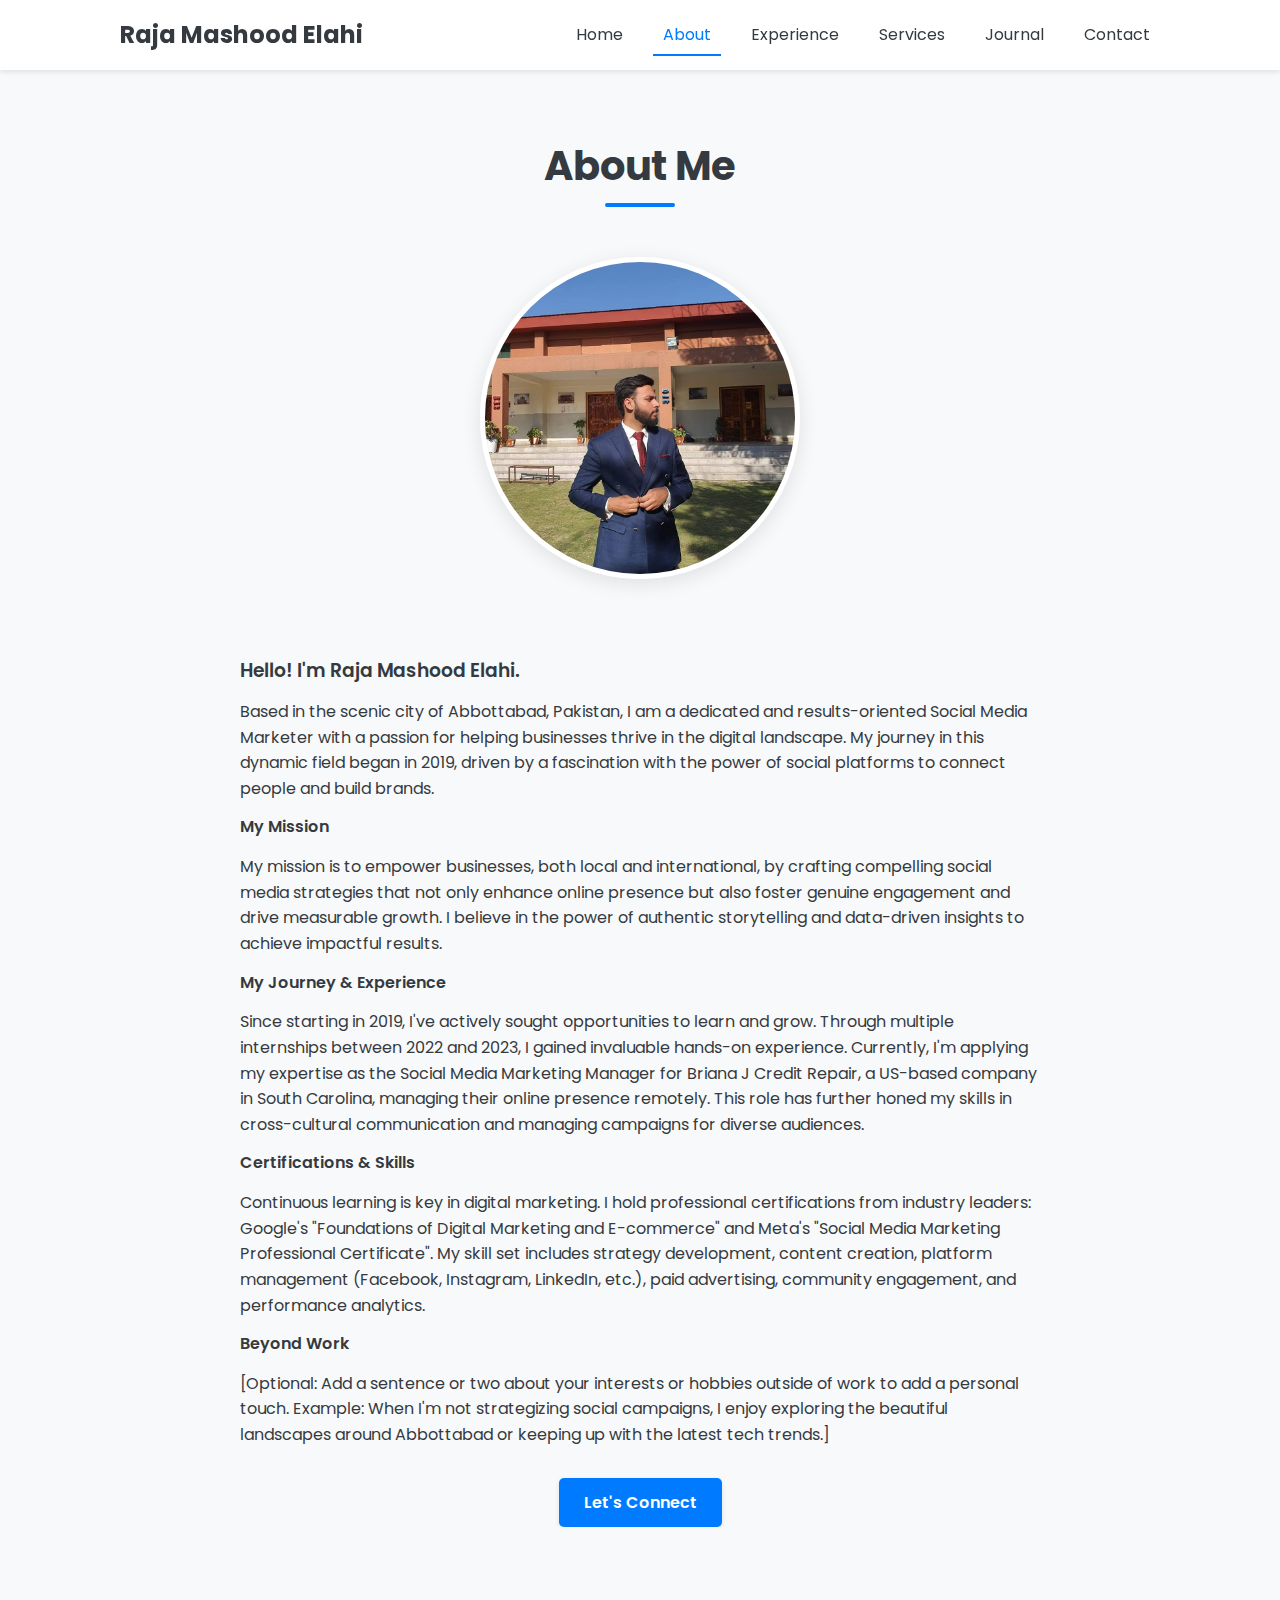
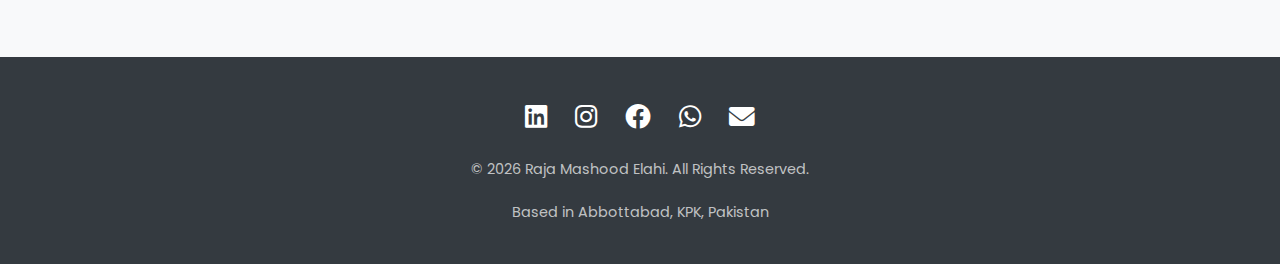
==== about.html @ 5fb194eb "Add files via upload" ====
<!DOCTYPE html>
<html lang="en">
  <head>
    <meta charset="UTF-8" />
    <meta name="viewport" content="width=device-width, initial-scale=1.0" />
    <title>About Me - Raja Mashood Elahi</title>
    <link rel="stylesheet" href="style.css" />
    <link
      rel="stylesheet"
      href="https://cdnjs.cloudflare.com/ajax/libs/font-awesome/6.0.0/css/all.min.css"
    />
  </head>
  <body>
    <header class="main-header">
      <div class="container">
        <a href="index.html" class="logo">Raja Mashood Elahi</a>
        <nav class="main-nav">
          <ul>
            <li><a href="index.html">Home</a></li>
            <li><a href="about.html" class="active">About</a></li>
            <li><a href="experience.html">Experience</a></li>
            <li><a href="services.html">Services</a></li>
            <li><a href="journal.html">Journal</a></li>
            <li><a href="contact.html">Contact</a></li>
          </ul>
        </nav>
      </div>
    </header>

    <section id="about-page" class="section initial-hidden">
      <div class="container">
        <h2 class="section-title">About Me</h2>
        <div
          class="about-content"
          style="flex-direction: column; text-align: center"
        >
          <div class="about-image" style="margin-bottom: 30px">
            <img
              src="main.jpg.jpg"
              alt="Raja Mashood Elahi - Profile Picture"
            />
          </div>
          <div class="about-text" style="max-width: 800px; text-align: left">
            <h3>Hello! I'm Raja Mashood Elahi.</h3>
            <p>
              Based in the scenic city of Abbottabad, Pakistan, I am a dedicated
              and results-oriented Social Media Marketer with a passion for
              helping businesses thrive in the digital landscape. My journey in
              this dynamic field began in 2019, driven by a fascination with the
              power of social platforms to connect people and build brands.
            </p>
            <h4>My Mission</h4>
            <p>
              My mission is to empower businesses, both local and international,
              by crafting compelling social media strategies that not only
              enhance online presence but also foster genuine engagement and
              drive measurable growth. I believe in the power of authentic
              storytelling and data-driven insights to achieve impactful
              results.
            </p>
            <h4>My Journey & Experience</h4>
            <p>
              Since starting in 2019, I've actively sought opportunities to
              learn and grow. Through multiple internships between 2022 and
              2023, I gained invaluable hands-on experience. Currently, I'm
              applying my expertise as the Social Media Marketing Manager for
              Briana J Credit Repair, a US-based company in South Carolina,
              managing their online presence remotely. This role has further
              honed my skills in cross-cultural communication and managing
              campaigns for diverse audiences.
            </p>
            <h4>Certifications & Skills</h4>
            <p>
              Continuous learning is key in digital marketing. I hold
              professional certifications from industry leaders: Google's
              "Foundations of Digital Marketing and E-commerce" and Meta's
              "Social Media Marketing Professional Certificate". My skill set
              includes strategy development, content creation, platform
              management (Facebook, Instagram, LinkedIn, etc.), paid
              advertising, community engagement, and performance analytics.
            </p>
            <h4>Beyond Work</h4>
            <p>
              [Optional: Add a sentence or two about your interests or hobbies
              outside of work to add a personal touch. Example: When I'm not
              strategizing social campaigns, I enjoy exploring the beautiful
              landscapes around Abbottabad or keeping up with the latest tech
              trends.]
            </p>
            <div style="text-align: center; margin-top: 30px">
              <a href="contact.html" class="btn">Let's Connect</a>
            </div>
          </div>
        </div>
      </div>
    </section>

    <footer class="main-footer">
      <div class="container">
        <div class="social-links">
          <a
            href="https://www.linkedin.com/in/raja-mashood-elahi-371935215"
            target="_blank"
            title="LinkedIn"
            ><i class="fab fa-linkedin"></i
          ></a>
          <a
            href="https://www.instagram.com/rajamashoodelahi/"
            target="_blank"
            title="Instagram"
            ><i class="fab fa-instagram"></i
          ></a>
          <a
            href="https://www.facebook.com/share/1EVnUDdDvc/"
            target="_blank"
            title="Facebook"
            ><i class="fab fa-facebook"></i
          ></a>
          <a href="https://wa.me/923490960338" target="_blank" title="WhatsApp"
            ><i class="fab fa-whatsapp"></i
          ></a>
          <a href="mailto:rajamashoodelahi@gmail.com" title="Email"
            ><i class="fas fa-envelope"></i
          ></a>
        </div>
        <p>
          &copy; <span id="currentYear"></span> Raja Mashood Elahi. All Rights
          Reserved.
        </p>
        <p>Based in Abbottabad, KPK, Pakistan</p>
      </div>
    </footer>

    <script src="script.js" defer></script>
  </body>
</html>
---- style.css ----
/* --- Global Styles & Variables --- */
@import url('https://fonts.googleapis.com/css2?family=Poppins:wght@300;400;600;700&display=swap');

:root {
    --primary-color: #007bff; /* Professional Blue - Change as desired */
    --secondary-color: #6c757d; /* Muted Grey */
    --background-color: #f8f9fa; /* Light Grey Background */
    --text-color: #343a40;      /* Dark Grey Text */
    --light-text-color: #ffffff;
    --card-bg: #ffffff;
    --border-color: #dee2e6;
    --hover-color: #0056b3; /* Darker blue on hover */

    /* Animation Timing */
    --transition-speed: 0.6s;
}

* {
    margin: 0;
    padding: 0;
    box-sizing: border-box;
}

html {
    scroll-behavior: smooth; /* Smooth scrolling for anchor links */
}

body {
    font-family: 'Poppins', sans-serif;
    line-height: 1.6;
    background-color: var(--background-color);
    color: var(--text-color);
    overflow-x: hidden; /* Prevent horizontal scroll */
}

.container {
    max-width: 1100px;
    margin: 0 auto;
    padding: 0 30px;
    overflow: hidden; /* Clears floats and contains margins */
}

a {
    text-decoration: none;
    color: var(--primary-color);
    transition: color 0.3s ease;
}

a:hover {
    color: var(--hover-color);
}

ul {
    list-style: none;
}

img {
    max-width: 100%;
    height: auto;
    display: block; /* Remove extra space below images */
}

h1, h2, h3, h4 {
    line-height: 1.3;
    margin-bottom: 1rem;
    font-weight: 600;
}

p {
    margin-bottom: 1rem;
}

/* --- Header & Navigation --- */
.main-header {
    background: var(--card-bg);
    box-shadow: 0 2px 5px rgba(0, 0, 0, 0.1);
    position: sticky;
    top: 0;
    z-index: 1000;
    width: 100%;
    transition: top 0.3s ease-in-out; /* Smooth hide/show */
}

/* Optional: Hide header on scroll down, show on scroll up */
/* body.scroll-down .main-header {
    top: -100px;
} */

.main-header .container {
    display: flex;
    justify-content: space-between;
    align-items: center;
    padding-top: 1rem;
    padding-bottom: 1rem;
}

.main-header .logo {
    font-size: 1.5rem;
    font-weight: 700;
    color: var(--text-color);
}

.main-nav ul {
    display: flex;
}

.main-nav ul li {
    margin-left: 20px;
}

.main-nav ul li a {
    color: var(--text-color);
    padding: 5px 10px;
    font-weight: 400;
    position: relative;
    transition: color 0.3s ease;
}

.main-nav ul li a::after {
    content: '';
    position: absolute;
    width: 0;
    height: 2px;
    bottom: -5px;
    left: 50%;
    transform: translateX(-50%);
    background-color: var(--primary-color);
    transition: width 0.3s ease;
}

.main-nav ul li a:hover::after,
.main-nav ul li a.active::after {
    width: 100%;
}

.main-nav ul li a:hover,
.main-nav ul li a.active {
    color: var(--primary-color);
}

/* --- Hero Section (Homepage) --- */
.hero {
    background: linear-gradient(rgba(0, 0, 0, 0.2), rgba(0, 0, 0, 0.2)), url('images/hero-background.jpg') no-repeat center center/cover; /* Darker overlay for text contrast */
    color: var(--light-text-color);
    min-height: 70vh;
    display: flex;
    align-items: center;
    justify-content: center;
    text-align: center;
    padding: 4rem 2rem;
    position: relative;
    overflow: hidden; /* Contain animations */
}

.hero-content {
    max-width: 800px;
}
/* Staggered animation for hero content */
.hero-content > * {
    opacity: 0;
    transform: translateY(30px);
    transition: opacity 0.8s ease-out, transform 0.8s ease-out;
}
.hero-content.visible > * {
    opacity: 1;
    transform: translateY(0);
}
.hero-content.visible h1 { transition-delay: 0.2s; }
.hero-content.visible p { transition-delay: 0.4s; }
.hero-content.visible .btn { transition-delay: 0.6s; }


.hero h1 {
    font-size: 3rem;
    margin-bottom: 1rem;
    color: var(--light-text-color);
    font-weight: 700;
}

.hero p {
    font-size: 1.2rem;
    margin-bottom: 2rem;
    color: rgba(255, 255, 255, 0.95); /* Slightly more opaque */
    font-weight: 300;
}

.btn {
    display: inline-block;
    background: var(--primary-color);
    color: var(--light-text-color);
    padding: 12px 25px;
    border: none;
    border-radius: 5px;
    cursor: pointer;
    font-size: 1rem;
    font-weight: 600;
    transition: background-color 0.3s ease, transform 0.3s ease, box-shadow 0.3s ease;
    box-shadow: 0 2px 5px rgba(0,0,0,0.1);
}

.btn:hover {
    background-color: var(--hover-color);
    color: var(--light-text-color);
    transform: translateY(-3px);
    box-shadow: 0 4px 8px rgba(0,0,0,0.15);
}

.btn-secondary {
    background: var(--secondary-color);
    margin-left: 10px; /* Space between buttons */
}
.btn-secondary:hover {
     background: #5a6268;
     color: var(--light-text-color);
}


/* --- General Section Styling --- */
.section {
    padding: 70px 0; /* Slightly more padding */
}

.section-title {
    text-align: center;
    font-size: 2.5rem;
    margin-bottom: 50px; /* Increased margin */
    position: relative;
    padding-bottom: 15px;
    font-weight: 700;
}

.section-title::after {
    content: '';
    position: absolute;
    width: 70px; /* Wider underline */
    height: 4px; /* Thicker underline */
    bottom: 0;
    left: 50%;
    transform: translateX(-50%);
    background-color: var(--primary-color);
    border-radius: 2px;
}

/* --- Animation Base State & Visible State --- */
.initial-hidden {
    opacity: 0;
    transform: translateY(40px); /* Start slightly lower */
    transition: opacity var(--transition-speed) ease-out, transform var(--transition-speed) ease-out;
}

.initial-hidden.visible {
    opacity: 1;
    transform: translateY(0);
}

/* --- About Section (Homepage) --- */
.about-content {
    display: flex;
    align-items: center;
    gap: 50px; /* Increased gap */
}

.about-image {
    flex: 1;
    text-align: center;
}

.about-image img {
    max-width: 320px; /* Slightly larger */
    border-radius: 50%;
    box-shadow: 0 5px 20px rgba(0, 0, 0, 0.1);
    border: 5px solid var(--card-bg); /* Optional border */
    transition: transform 0.4s ease;
}
.about-image img:hover {
    transform: scale(1.05);
}

.about-text {
    flex: 1.5; /* Give text slightly more space */
}

/* --- Services Section --- */
#services-preview {
     background-color: #eef1f5; /* Slightly adjusted background */
}

.services-grid {
    display: grid;
    grid-template-columns: repeat(auto-fit, minmax(280px, 1fr));
    gap: 35px; /* Increased gap */
    margin-top: 40px;
}

.service-item {
    background: var(--card-bg);
    padding: 35px 30px; /* Increased padding */
    border-radius: 8px;
    text-align: center;
    box-shadow: 0 4px 15px rgba(0, 0, 0, 0.05);
    border: 1px solid transparent; /* Prepare for hover border */
    transition: transform 0.3s ease, box-shadow 0.3s ease, border-color 0.3s ease;
}

.service-item:hover {
    transform: translateY(-8px); /* More lift */
    box-shadow: 0 10px 25px rgba(0, 0, 0, 0.1);
    border-color: var(--primary-color); /* Highlight border on hover */
}

.service-item i {
    font-size: 2.8rem; /* Larger icons */
    color: var(--primary-color);
    margin-bottom: 20px;
    display: block;
    transition: transform 0.3s ease;
}
.service-item:hover i {
    transform: scale(1.1); /* Scale icon on hover */
}
.service-item h3 {
    margin-bottom: 15px;
    font-size: 1.2rem;
}

/* --- Experience Section --- */
.experience-timeline {
    position: relative;
    max-width: 800px;
    margin: 50px auto 0 auto;
}

.experience-timeline::after {
    content: '';
    position: absolute;
    width: 4px; /* Thicker line */
    background-color: var(--primary-color);
    opacity: 0.3; /* Softer line color */
    top: 0;
    bottom: 0;
    left: 50%;
    margin-left: -2px;
    z-index: 1;
    border-radius: 2px;
}

.timeline-item {
    padding: 10px 40px;
    position: relative;
    background-color: inherit;
    width: 50%;
    margin-bottom: 40px; /* Increased space */
    z-index: 2;
}

/* The circle */
.timeline-item::after {
    content: '';
    position: absolute;
    width: 18px; /* Larger circle */
    height: 18px;
    right: -11px;
    background-color: var(--card-bg);
    border: 4px solid var(--primary-color);
    top: 15px;
    border-radius: 50%;
    z-index: 3;
    transition: transform 0.3s ease;
}
.timeline-item:hover::after {
    transform: scale(1.2); /* Scale circle on hover */
}

/* Left item */
.timeline-left { left: 0; }
.timeline-left::after { left: -11px; }

/* Right item */
.timeline-right { left: 50%; }
.timeline-right::after { left: -11px; } /* Same position calculation relative to the item */

/* Remove connector lines for minimalism */
.timeline-left::before, .timeline-right::before {
    content: none;
}

.timeline-content {
    padding: 25px 30px; /* More padding */
    background-color: var(--card-bg);
    position: relative;
    border-radius: 8px; /* Slightly more rounded */
    box-shadow: 0 5px 20px rgba(0, 0, 0, 0.07);
    border-left: 4px solid var(--primary-color); /* Accent border */
    transition: box-shadow 0.3s ease;
}
.timeline-item:hover .timeline-content {
     box-shadow: 0 8px 25px rgba(0, 0, 0, 0.1);
}

.timeline-content h3 {
    color: var(--primary-color);
    margin-bottom: 0.5rem;
    font-size: 1.25rem;
}
.timeline-content h4 {
    font-size: 1rem;
    color: var(--secondary-color);
    margin-bottom: 1rem;
    font-weight: 400;
}
.timeline-content p, .timeline-content ul {
    font-size: 0.95rem;
    color: #555;
}
.timeline-content ul {
    padding-left: 20px;
    list-style: disc;
}
.timeline-content ul li {
    margin-bottom: 0.5rem;
}


/* --- Contact Section --- */
.contact-grid {
    display: grid;
    grid-template-columns: repeat(auto-fit, minmax(300px, 1fr));
    gap: 50px; /* Increased gap */
    align-items: start;
}

.contact-info h3, .contact-form h3 {
    margin-bottom: 25px; /* Increased margin */
}

.contact-info p {
    margin-bottom: 20px; /* Increased margin */
    display: flex;
    align-items: center;
    font-size: 1.05rem; /* Slightly larger text */
}

.contact-info i {
    color: var(--primary-color);
    margin-right: 15px; /* Increased space */
    width: 22px;
    text-align: center;
    font-size: 1.2rem; /* Slightly larger icons */
}
.contact-info a:hover {
    text-decoration: underline;
}

.social-links-contact a i {
     transition: transform 0.3s ease;
}
.social-links-contact a:hover i {
     transform: scale(1.2);
     color: var(--hover-color);
}

.contact-form .form-group {
    margin-bottom: 25px; /* Increased margin */
}

.contact-form label {
    display: block;
    margin-bottom: 8px; /* Increased space */
    font-weight: 600;
    font-size: 0.9rem;
    text-transform: uppercase; /* Uppercase labels */
    letter-spacing: 0.5px;
}

.contact-form input[type="text"],
.contact-form input[type="email"],
.contact-form textarea {
    width: 100%;
    padding: 15px; /* Increased padding */
    border: 1px solid var(--border-color);
    border-radius: 5px;
    font-family: inherit;
    font-size: 1rem;
    transition: border-color 0.3s ease, box-shadow 0.3s ease;
}

.contact-form textarea {
    resize: vertical;
    min-height: 150px; /* Taller textarea */
}

.contact-form input:focus,
.contact-form textarea:focus {
    outline: none;
    border-color: var(--primary-color);
    box-shadow: 0 0 0 3px rgba(0, 123, 255, 0.15);
}

/* --- Footer --- */
.main-footer {
    background: var(--text-color);
    color: var(--light-text-color);
    text-align: center;
    padding: 40px 0; /* Increased padding */
    margin-top: 60px;
}

.social-links a {
    color: var(--light-text-color);
    margin: 0 12px; /* Increased margin */
    font-size: 1.6rem;
    transition: color 0.3s ease, transform 0.3s ease;
}

.social-links a:hover {
    color: var(--primary-color);
    transform: translateY(-3px); /* Lift icons on hover */
}

.main-footer p {
    margin-top: 20px;
    font-size: 0.9rem;
    color: rgba(255, 255, 255, 0.7);
}
.main-footer p:last-child {
    margin-bottom: 0;
}


/* --- Responsiveness --- */

/* Tablet */
@media (max-width: 768px) {
    .main-header .container {
        flex-direction: column;
        align-items: center;
    }
    .main-nav ul {
        margin-top: 15px;
        justify-content: center; /* Center nav items */
        flex-wrap: wrap; /* Allow wrapping */
    }
    .main-nav ul li {
        margin: 5px 10px; /* Adjust spacing for wrap */
    }

    .hero h1 { font-size: 2.5rem; }
    .hero p { font-size: 1.1rem; } /* Adjusted size */

    .about-content {
        flex-direction: column;
        text-align: center;
    }
     .about-image {
        margin-bottom: 30px; /* Increased margin */
    }
    .about-text {
        flex: 1; /* Reset flex */
    }

    /* Timeline adjustments for Tablet */
    .experience-timeline::after { left: 31px; }
    .timeline-item {
        width: 100%;
        padding-left: 70px;
        padding-right: 25px;
    }
     .timeline-left::after, .timeline-right::after {
        left: 20px; /* Adjust circle position */
    }
    .timeline-right { left: 0%; } /* Stack */
    .timeline-content { padding: 20px 25px; } /* Adjust padding */

    .contact-grid {
       grid-template-columns: 1fr;
       gap: 40px;
    }
     .contact-info {
        margin-bottom: 30px;
        text-align: center; /* Center align info */
     }
     .contact-info p {
         justify-content: center; /* Center items within paragraph */
     }
     .social-links-contact {
         justify-content: center; /* Center social icons */
         display: flex;
     }
}

/* Mobile */
@media (max-width: 500px) {
    .container { padding: 0 20px; }

    .hero h1 { font-size: 2rem; }
    .hero p { font-size: 1rem; } /* Adjusted size */
     .btn {
        padding: 10px 20px;
        font-size: 0.9rem;
    }

    .section { padding: 50px 0; }
    .section-title { font-size: 2rem; margin-bottom: 40px; }

    .about-image img { max-width: 250px; }

    .services-grid { gap: 25px; }
    .service-item { padding: 30px 20px; }

    /* Further timeline adjustments if needed */
     .experience-timeline::after { left: 20px; } /* Move line further left */
     .timeline-item { padding-left: 55px; padding-right: 15px; }
     .timeline-left::after, .timeline-right::after { left: 9px; width: 16px; height: 16px; border-width: 3px; } /* Adjust circle */

    .contact-info p, .contact-form label, .contact-form input, .contact-form textarea { font-size: 0.95rem; }
    .contact-form input, .contact-form textarea { padding: 12px; }

    .main-footer { padding: 30px 0; }
    .social-links a { font-size: 1.5rem; margin: 0 10px; }
    .main-footer p { font-size: 0.85rem; }

}

/* --- Journal/Blog Page Styles --- */

.journal-grid {
    display: grid;
    grid-template-columns: repeat(auto-fit, minmax(320px, 1fr));
    gap: 40px;
    margin-top: 40px;
}

.journal-post-item {
    background: var(--card-bg);
    border-radius: 8px;
    box-shadow: 0 5px 15px rgba(0, 0, 0, 0.07);
    overflow: hidden;
    display: flex;
    flex-direction: column;
    transition: transform 0.3s ease, box-shadow 0.3s ease;
}

.journal-post-item:hover {
    transform: translateY(-5px);
    box-shadow: 0 10px 20px rgba(0, 0, 0, 0.1);
}

.journal-post-item img {
    width: 100%;
    height: 200px;
    object-fit: cover;
    display: block;
}

.post-content {
    padding: 25px 30px;
    flex-grow: 1;
    display: flex;
    flex-direction: column;
}

.post-title {
    font-size: 1.4rem;
    margin-bottom: 10px;
    font-weight: 600;
}

.post-title a {
    color: var(--text-color);
    transition: color 0.3s ease;
}

.post-title a:hover {
    color: var(--primary-color);
}

.post-meta {
    font-size: 0.85rem;
    color: var(--secondary-color);
    margin-bottom: 15px;
    display: flex;
    flex-wrap: wrap;
    gap: 15px;
}

.post-meta span i {
    margin-right: 5px;
}

.post-excerpt {
    font-size: 0.95rem;
    color: #555;
    line-height: 1.7;
    margin-bottom: 20px;
    flex-grow: 1;
}

.read-more-btn {
    color: var(--primary-color);
    font-weight: 600;
    font-size: 0.9rem;
    text-transform: uppercase;
    letter-spacing: 0.5px;
    align-self: flex-start;
    transition: color 0.3s ease;
}

.read-more-btn i {
    margin-left: 5px;
    transition: transform 0.3s ease;
}

.read-more-btn:hover {
    color: var(--hover-color);
}

.read-more-btn:hover i {
    transform: translateX(4px);
}

/* --- Adjustments for Responsiveness --- */
@media (max-width: 768px) {
    .journal-grid {
        grid-template-columns: 1fr;
        gap: 30px;
    }
}

@media (max-width: 500px) {
    .post-title { font-size: 1.25rem; }
    .post-content { padding: 20px 25px; }
    .post-excerpt { font-size: 0.9rem; }
}
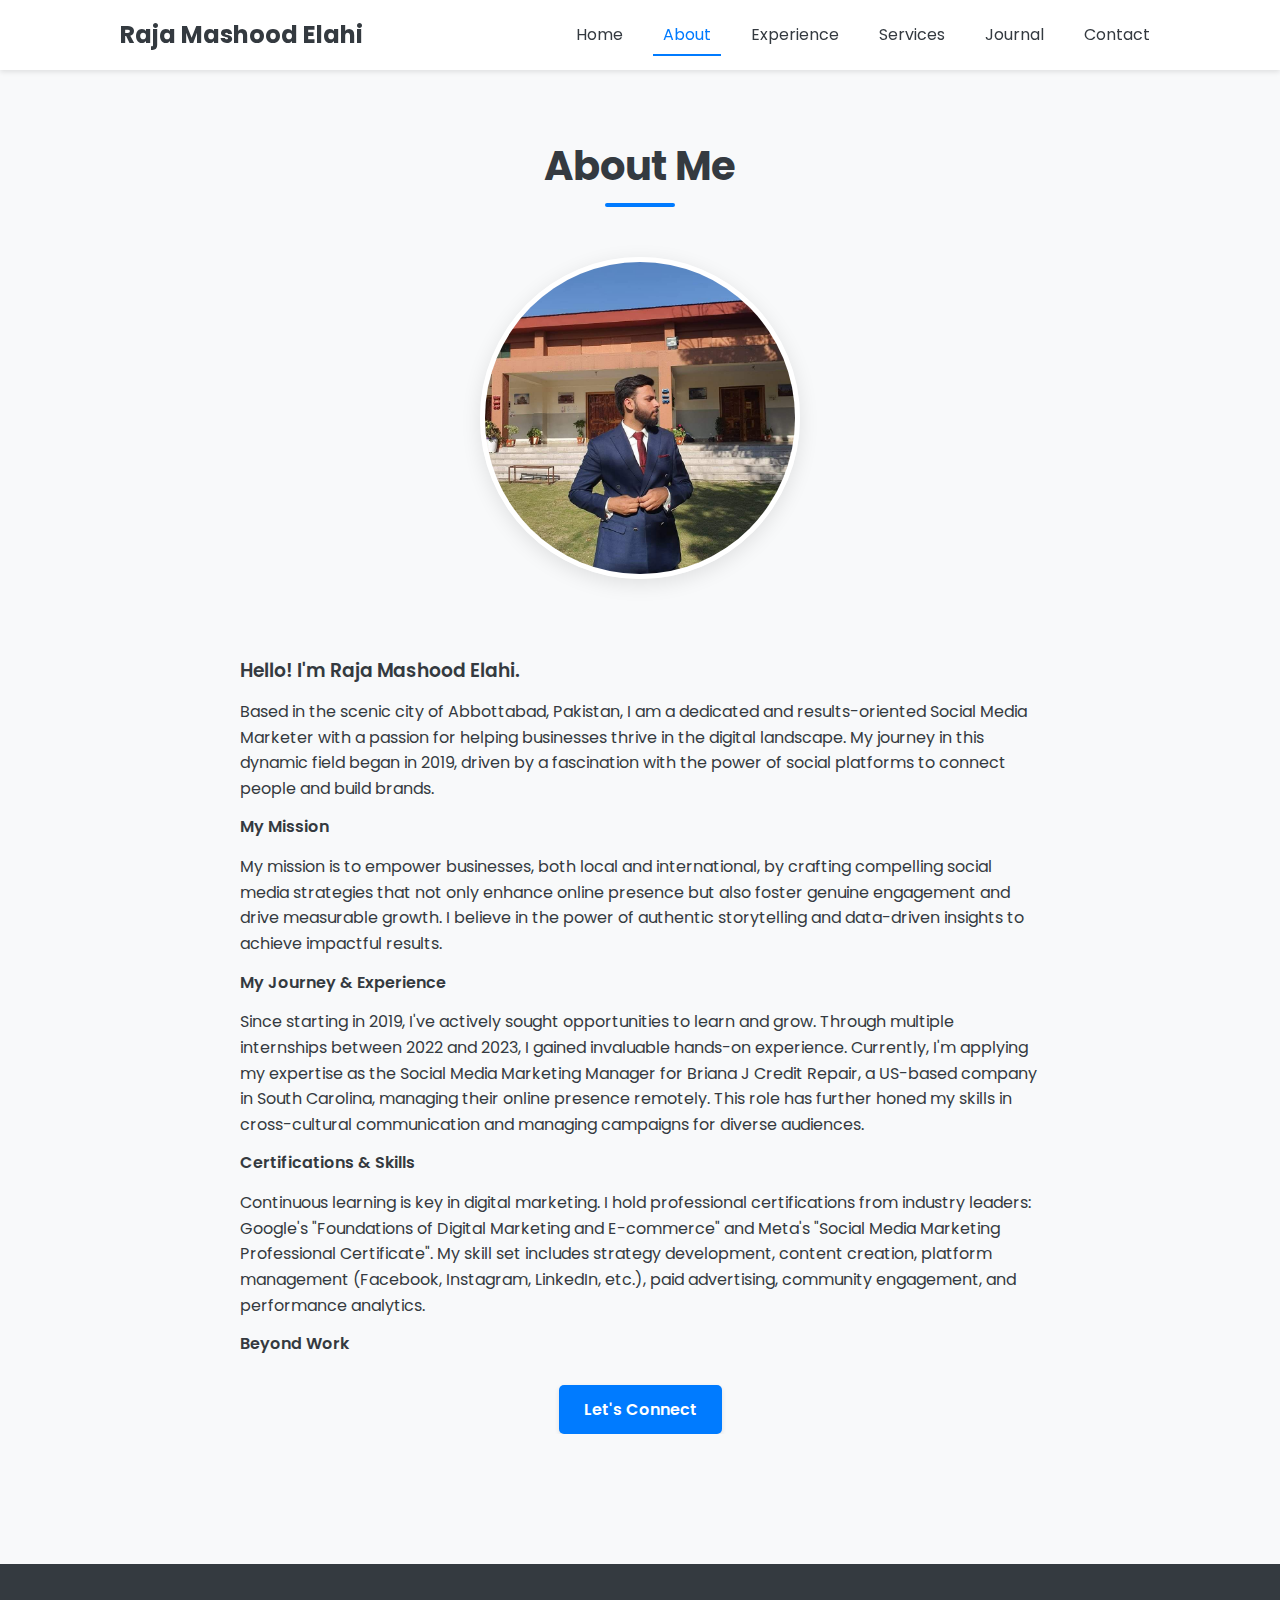
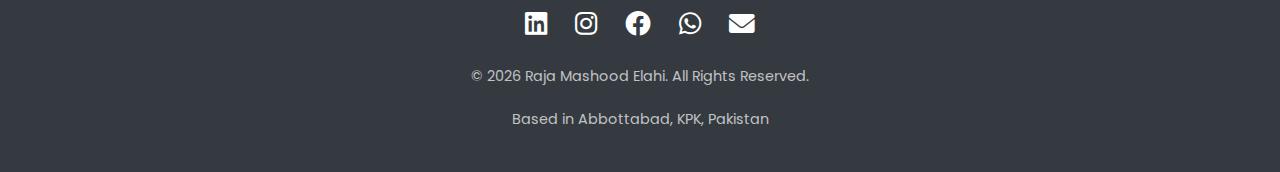
==== commit b83b745c: "Update about.html" ====
--- a/about.html
+++ b/about.html
@@ -79,14 +79,7 @@
               management (Facebook, Instagram, LinkedIn, etc.), paid
               advertising, community engagement, and performance analytics.
             </p>
-            <h4>Beyond Work</h4>
-            <p>
-              [Optional: Add a sentence or two about your interests or hobbies
-              outside of work to add a personal touch. Example: When I'm not
-              strategizing social campaigns, I enjoy exploring the beautiful
-              landscapes around Abbottabad or keeping up with the latest tech
-              trends.]
-            </p>
+            <h4>Beyond Work</h4> 
             <div style="text-align: center; margin-top: 30px">
               <a href="contact.html" class="btn">Let's Connect</a>
             </div>
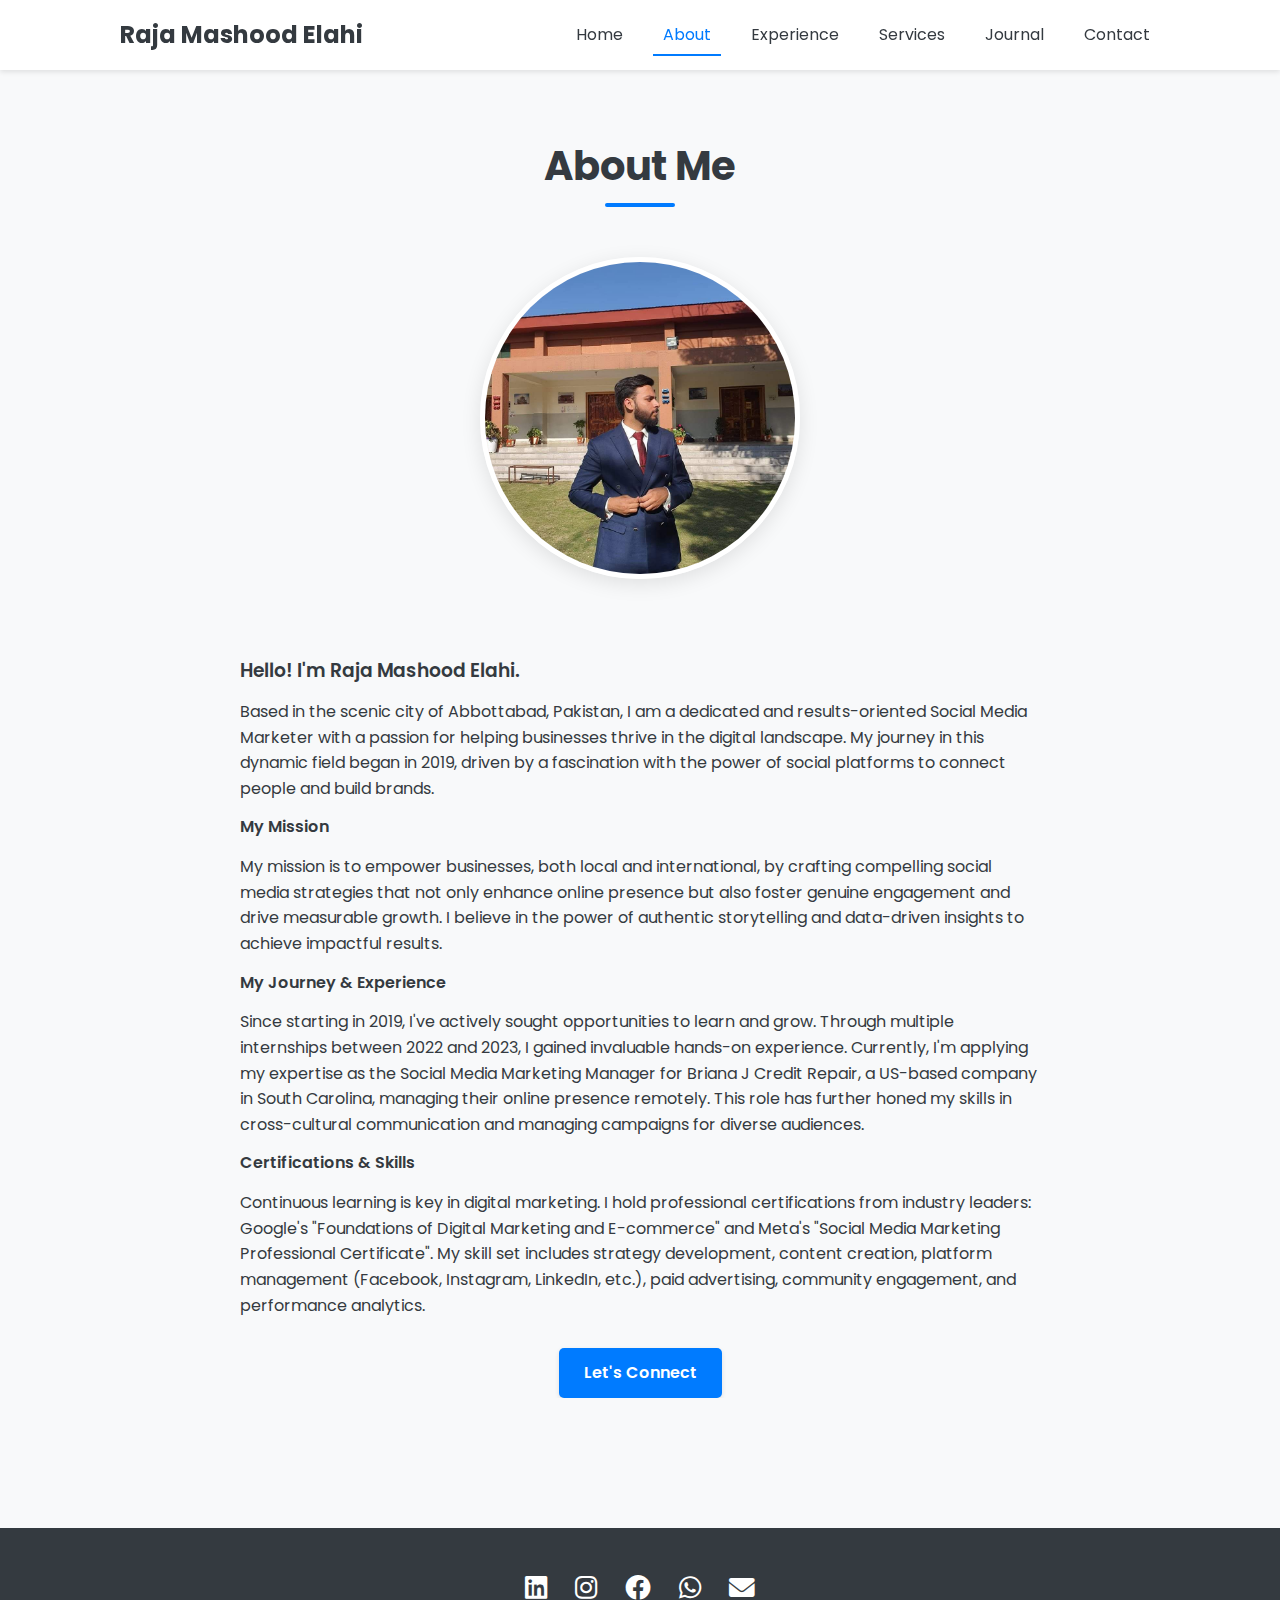
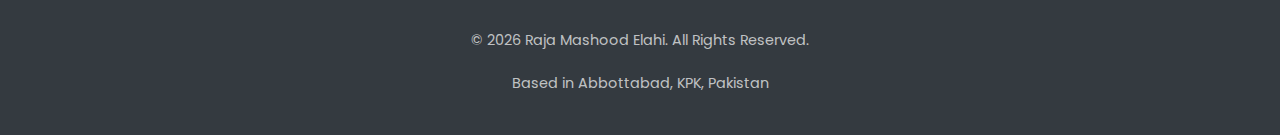
==== commit d0b9991c: "Update about.html" ====
--- a/about.html
+++ b/about.html
@@ -1,9 +1,21 @@
 <!DOCTYPE html>
 <html lang="en">
   <head>
+    <script async src="https://www.googletagmanager.com/gtag/js?id=G-VKEKPKMHMY"></script>
+    <script>
+      window.dataLayer = window.dataLayer || [];
+      function gtag(){dataLayer.push(arguments);}
+      gtag('js', new Date());
+
+      gtag('config', 'G-VKEKPKMHMY');
+    </script>
+
     <meta charset="UTF-8" />
     <meta name="viewport" content="width=device-width, initial-scale=1.0" />
+
     <title>About Me - Raja Mashood Elahi</title>
+
+    <link rel="canonical" href="https://rajamashoodelahi.online/about.html" />
     <link rel="stylesheet" href="style.css" />
     <link
       rel="stylesheet"
@@ -38,6 +50,7 @@
             <img
               src="main.jpg.jpg"
               alt="Raja Mashood Elahi - Profile Picture"
+              onerror="this.onerror=null; this.src='https://placehold.co/300x300/eeeeee/cccccc?text=Profile+Image';"
             />
           </div>
           <div class="about-text" style="max-width: 800px; text-align: left">
@@ -78,9 +91,8 @@
               includes strategy development, content creation, platform
               management (Facebook, Instagram, LinkedIn, etc.), paid
               advertising, community engagement, and performance analytics.
-            </p>
-            <h4>Beyond Work</h4> 
-            <div style="text-align: center; margin-top: 30px">
+            </p> 
+             <div style="text-align: center; margin-top: 30px">
               <a href="contact.html" class="btn">Let's Connect</a>
             </div>
           </div>
--- a/style.css
+++ b/style.css
@@ -5,7 +5,7 @@
     --primary-color: #007bff; /* Professional Blue - Change as desired */
     --secondary-color: #6c757d; /* Muted Grey */
     --background-color: #f8f9fa; /* Light Grey Background */
-    --text-color: #343a40;      /* Dark Grey Text */
+    --text-color: #343a40;       /* Dark Grey Text */
     --light-text-color: #ffffff;
     --card-bg: #ffffff;
     --border-color: #dee2e6;
@@ -32,6 +32,12 @@
     color: var(--text-color);
     overflow-x: hidden; /* Prevent horizontal scroll */
 }
+
+/* Prevent background scroll when modal is open */
+body.modal-open {
+    overflow: hidden;
+}
+
 
 .container {
     max-width: 1100px;
@@ -718,16 +724,204 @@
     transform: translateX(4px);
 }
 
+/* --- Campaigns Page Styles --- */ /* NEW SECTION */
+
+.campaign-grid {
+    display: grid;
+    /* Use similar grid setup as services or journal */
+    grid-template-columns: repeat(auto-fit, minmax(300px, 1fr));
+    gap: 40px;
+    margin-top: 40px;
+}
+
+.campaign-card {
+    background: var(--card-bg);
+    border-radius: 8px;
+    box-shadow: 0 5px 15px rgba(0, 0, 0, 0.07);
+    overflow: hidden;
+    display: flex;
+    flex-direction: column;
+    cursor: pointer; /* Indicate it's clickable */
+    transition: transform 0.3s ease, box-shadow 0.3s ease;
+}
+
+.campaign-card:hover {
+    transform: translateY(-5px);
+    box-shadow: 0 10px 20px rgba(0, 0, 0, 0.1);
+}
+
+.campaign-card img.campaign-preview-img {
+    width: 100%;
+    height: 200px; /* Consistent image height */
+    object-fit: cover;
+    display: block;
+}
+
+.campaign-card .campaign-content {
+    padding: 25px 30px;
+    flex-grow: 1;
+}
+
+.campaign-card .campaign-title {
+    font-size: 1.3rem; /* Slightly smaller than journal post */
+    margin-bottom: 10px;
+    font-weight: 600;
+    color: var(--text-color);
+}
+
+.campaign-card .campaign-excerpt {
+    font-size: 0.95rem;
+    color: #555;
+    line-height: 1.6;
+}
+
+/* --- Modal Styles --- */ /* NEW SECTION */
+
+.modal {
+    display: none; /* Hidden by default */
+    position: fixed; /* Stay in place */
+    z-index: 1050; /* Sit on top - higher than header */
+    left: 0;
+    top: 0;
+    width: 100%;
+    height: 100%;
+    overflow: auto; /* Enable scroll if needed within modal */
+    background-color: rgba(0, 0, 0, 0.6); /* Black w/ opacity */
+    /* Add fade-in animation */
+    opacity: 0;
+    transition: opacity 0.3s ease-in-out;
+}
+
+.modal.show {
+    display: block;
+    opacity: 1;
+}
+
+.modal-content {
+    background-color: var(--card-bg);
+    margin: 5% auto; /* 5% from top, centered */
+    padding: 30px 40px; /* More padding */
+    border: 1px solid var(--border-color);
+    width: 85%;
+    max-width: 800px; /* Max width */
+    border-radius: 8px;
+    position: relative;
+    box-shadow: 0 5px 25px rgba(0, 0, 0, 0.15);
+    /* Add slide-down animation */
+    transform: translateY(-30px);
+    transition: transform 0.3s ease-in-out;
+}
+
+.modal.show .modal-content {
+    transform: translateY(0);
+}
+
+
+.modal-close-button {
+    color: #aaa;
+    position: absolute;
+    top: 15px; /* Adjust position */
+    right: 25px; /* Adjust position */
+    font-size: 2rem; /* Larger close icon */
+    font-weight: bold;
+    cursor: pointer;
+    line-height: 1;
+    transition: color 0.2s ease;
+}
+
+.modal-close-button:hover,
+.modal-close-button:focus {
+    color: var(--text-color);
+    text-decoration: none;
+}
+
+.modal-content h2 {
+    font-size: 2rem; /* Modal title size */
+    margin-bottom: 25px;
+    color: var(--primary-color);
+}
+
+.modal-content p {
+    margin-bottom: 20px;
+    font-size: 1rem;
+    line-height: 1.7;
+}
+
+.modal-screenshots {
+    display: grid;
+    grid-template-columns: 1fr 1fr; /* Two columns for screenshots */
+    gap: 30px;
+    margin-top: 30px;
+}
+
+.modal-screenshots div h4 {
+    font-size: 1.1rem;
+    margin-bottom: 15px;
+    font-weight: 600;
+    color: var(--text-color);
+}
+
+.modal-screenshots img {
+    width: 100%;
+    height: auto;
+    border-radius: 5px;
+    border: 1px solid var(--border-color);
+    box-shadow: 0 2px 5px rgba(0,0,0,0.05);
+}
+
 /* --- Adjustments for Responsiveness --- */
 @media (max-width: 768px) {
+    /* ... existing tablet styles ... */
+
     .journal-grid {
         grid-template-columns: 1fr;
         gap: 30px;
     }
+
+    /* NEW: Campaign Grid on Tablet */
+    .campaign-grid {
+        grid-template-columns: 1fr; /* Stack cards */
+        gap: 30px;
+    }
+
+    /* NEW: Modal on Tablet */
+    .modal-content {
+        width: 90%;
+        padding: 25px 30px;
+        margin: 10% auto; /* Adjust margin */
+    }
+    .modal-screenshots {
+        grid-template-columns: 1fr; /* Stack screenshots */
+        gap: 25px;
+    }
+    .modal-content h2 { font-size: 1.8rem; }
+
 }
 
 @media (max-width: 500px) {
+    /* ... existing mobile styles ... */
+
     .post-title { font-size: 1.25rem; }
     .post-content { padding: 20px 25px; }
     .post-excerpt { font-size: 0.9rem; }
-}+
+    /* NEW: Campaign Card on Mobile */
+    .campaign-card .campaign-title { font-size: 1.2rem; }
+    .campaign-card .campaign-content { padding: 20px 25px; }
+    .campaign-card .campaign-excerpt { font-size: 0.9rem; }
+
+    /* NEW: Modal on Mobile */
+    .modal-content {
+        width: 95%;
+        padding: 20px;
+        margin: 15% auto; /* Adjust margin */
+    }
+     .modal-close-button {
+        top: 10px;
+        right: 15px;
+        font-size: 1.8rem;
+    }
+    .modal-content h2 { font-size: 1.6rem; margin-bottom: 20px;}
+    .modal-content p { font-size: 0.95rem; }
+    .modal-screenshots div h4 { font-size: 1rem; margin-bottom: 10px; }
+}
